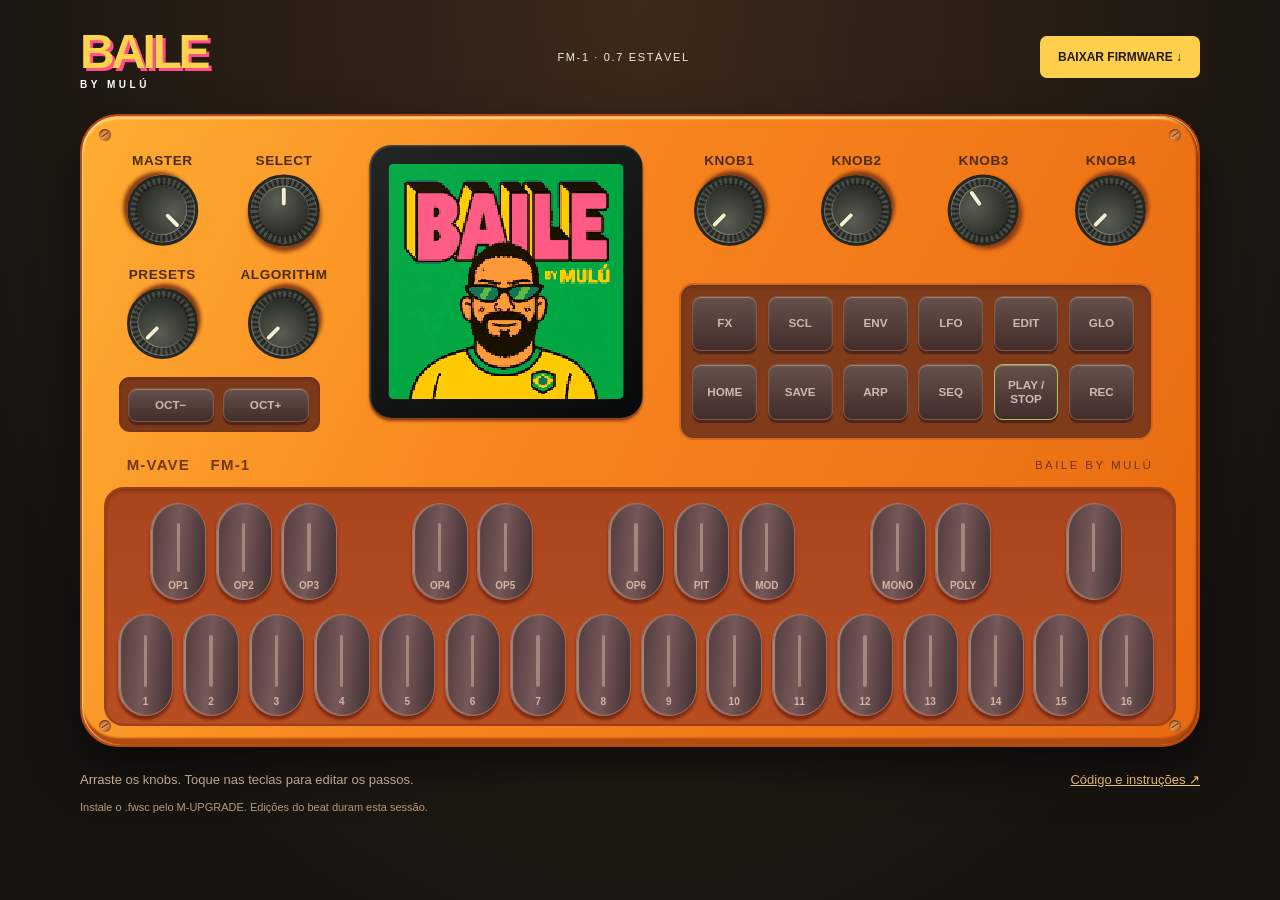
==== docs/index.html @ a17c84a7 "Adapt BAILE FM1 panel for landscape phones Show a portrait rotation prompt and fill the landscape vi" ====
<!doctype html>
<html lang="pt-BR">
<head>
<meta charset="utf-8">
<meta name="viewport" content="width=device-width,initial-scale=1,viewport-fit=cover">
<meta name="theme-color" content="#ef7919">
<meta name="description" content="BAILE para FM-1. Tamborzão, Voltmix e Beat Bolha. Toque no navegador e baixe o firmware.">
<title>BAILE by MULÚ · FM-1</title>
<link rel="stylesheet" href="baile.css?v=2">
<script src="baile.js?v=2" defer></script>
</head>
<body>
<header class="site-header"><h1>BAILE <small>BY MULÚ</small></h1><span>FM-1 · 0.7 ESTÁVEL</span><a class="download" href="https://github.com/arrastao/baile-fm1/releases/download/v0.7.0/BAILE-0.7-FM1.fwsc">BAIXAR FIRMWARE ↓</a></header>
<section class="rotate" aria-label="Orientação do telefone"><svg viewBox="0 0 100 100" aria-hidden="true"><rect x="33" y="14" width="34" height="68" rx="7"/><path d="M17 45a35 35 0 0 1 57-26m0-10v11H63M83 55a35 35 0 0 1-57 26m0 10V80h11"/></svg><h2>Vire o telefone</h2><p>Use o BAILE na horizontal.</p></section>
<main id="stage" class="stage">
<section id="device" class="device" aria-label="FM-1 com BAILE" aria-busy="true">
<div class="screw s1" aria-hidden="true"></div><div class="screw s2" aria-hidden="true"></div><div class="screw s3" aria-hidden="true"></div><div class="screw s4" aria-hidden="true"></div>
<div id="knobs"></div>
<div class="screen-bezel"><canvas id="lcd" width="240" height="240" role="img" aria-label="Tela do BAILE"></canvas><span class="glass" aria-hidden="true"></span></div>
<div class="button-tray" aria-hidden="true"></div><div class="octave-tray" aria-hidden="true"></div>
<div id="buttons"></div>
<div class="silkscreen" aria-hidden="true"><b>M-VAVE</b><span>FM-1</span><em>BAILE BY MULÚ</em></div>
<div class="keyboard-tray" aria-hidden="true"></div><div id="keys" aria-label="Teclado do FM-1"></div>
<div id="boot-status" class="boot-status" role="status">Carregando BAILE…</div>
</section>
</main>
<footer class="site-footer"><p>Arraste os knobs. Toque nas teclas para editar os passos.</p><a href="https://github.com/arrastao/baile-fm1">Código e instruções ↗</a></footer>
<p class="site-note">Instale o .fwsc pelo M-UPGRADE. Edições do beat duram esta sessão.</p>
<div id="announcer" class="sr-only" role="status" aria-live="polite"></div>
</body></html>
---- docs/baile.css ----
:root{font-family:Arial,Helvetica,sans-serif;color:#f7eadc;background:#171410;color-scheme:dark}*{box-sizing:border-box}body{margin:0;padding:24px;background:radial-gradient(ellipse at top,#3d291b,#171410 80%);min-height:100dvh}button{font:inherit;-webkit-tap-highlight-color:transparent}button:focus-visible,[role=slider]:focus-visible{outline:3px solid #00edf0;outline-offset:2px}.site-header,.site-footer,.site-note{max-width:1120px;margin:auto}.site-header{display:flex;align-items:center;justify-content:space-between;gap:16px;margin-bottom:24px}h1{font-size:48px;letter-spacing:-.07em;margin:0;color:#ffd24e;text-shadow:3px 3px #ff4e89}h1 small{display:block;font-size:10px;letter-spacing:.35em;color:#fff;text-shadow:none}.site-header>span{font-size:11px;letter-spacing:.15em}.download{color:#28190d;background:#ffd04c;border-radius:7px;font-size:12px;padding:14px 18px;text-decoration:none;font-weight:bold;white-space:nowrap}.stage{max-width:1120px;margin:auto}.device{position:relative;width:100%;aspect-ratio:1000/565;container-type:size;isolation:isolate;overflow:hidden;border-radius:3cqw;background:linear-gradient(115deg,#ffad32,#f7841e 42%,#e86910);border:2px solid #b8470b;box-shadow:inset 0 3px 2px #ffd586,inset 0 -7px 2px #b24b10,0 20px 45px #0008;--u:min(1cqw,1.77cqh);user-select:none;-webkit-user-select:none;touch-action:none}.device:after{content:'';pointer-events:none;position:absolute;inset:0;z-index:20;border-radius:inherit;box-shadow:inset 1px 0 1px #ffd799,inset -2px 0 2px #8d360d}.screw{position:absolute;width:1.1cqw;height:1.1cqw;border-radius:50%;background:linear-gradient(135deg,#be5a18,#ec9d56,#8b3b0e);box-shadow:inset 0 1px 2px #562b18}.screw:after{content:'';position:absolute;left:17%;right:17%;top:45%;height:1px;background:#71300c;transform:rotate(-35deg)}.s1{left:1.5%;top:2%}.s2{right:1.5%;top:2%}.s3{left:1.5%;bottom:2%}.s4{right:1.5%;bottom:2%}
.screen-bezel{position:absolute;left:38%;top:4.6%;transform:translateX(-50%);width:min(24.5cqw,43.4cqh);aspect-ratio:1;border-radius:8%;padding:1.7%;background:linear-gradient(145deg,#242626,#070909);box-shadow:0 3px 3px #8a3c12,inset 1px 1px 2px #555}.screen-bezel canvas{width:100%;height:100%;display:block;image-rendering:pixelated;background:#0b110a;border-radius:2%}.glass{position:absolute;inset:7%;background:linear-gradient(130deg,#ffffff09,transparent 60%);pointer-events:none}
.knob-control{position:absolute;transform:translate(-50%,-50%);width:9%;height:18%;display:flex;align-items:center;justify-content:center;touch-action:none;cursor:ns-resize;outline:none;border-radius:20%}.knob-label{position:absolute;top:0;font-size:calc(var(--u)*1.22);font-weight:800;color:#4c2c13;white-space:nowrap;letter-spacing:.04em}.knob{position:relative;width:min(6.4cqw,11.4cqh);aspect-ratio:1;border-radius:50%;background:repeating-conic-gradient(#242724 0deg 5deg,#4c4e45 5deg 10deg);border:calc(var(--u)*.3) solid #252820;box-shadow:1px 5px 4px #883b16,inset 0 1px 1px #888;transform:rotate(var(--angle,-135deg))}.knob:before{content:'';position:absolute;inset:12%;border-radius:50%;background:radial-gradient(circle at 38% 30%,#5b5e53,#252822 85%);box-shadow:0 1px 2px #111,inset 0 1px 1px #85897b}.knob:after{content:'';position:absolute;left:47%;top:15%;width:6%;height:27%;border-radius:2px;background:#f4f0d3;box-shadow:0 0 1px #000}.knob-control.held .knob{box-shadow:0 0 0 2px #ffcc6a,1px 3px 4px #873e17}.knob-value{position:absolute;bottom:0;font:700 calc(var(--u)*1.05) monospace;color:#38250f;opacity:0;white-space:nowrap;pointer-events:none}.knob-control.held .knob-value,.knob-control:focus-visible .knob-value{opacity:1}
.button-tray{position:absolute;left:53.5%;top:26.5%;width:42.5%;height:25%;border-radius:calc(var(--u)*1.3);background:#803b1b;box-shadow:inset 0 2px 4px #64321c;border:2px solid #d26520}.octave-tray{position:absolute;left:3.3%;top:41.5%;width:18%;height:8.8%;border-radius:calc(var(--u)*1);background:#7b3919;box-shadow:inset 0 2px 3px #6c2915}.panel-button{position:absolute;border:1px solid #805748;border-radius:calc(var(--u)*.8);background:linear-gradient(#66504b,#422d2b);color:#c9bbb0;font-size:calc(var(--u)*1.05);font-weight:bold;box-shadow:inset 0 1px 1px #a68575,0 3px 1px #4e2518;cursor:pointer;padding:0;touch-action:none;line-height:1.2}.panel-button.lit{background:linear-gradient(#ecb347,#c37822);color:#302414;box-shadow:0 0 10px #ffe08a,inset 0 1px #ffedb0}.panel-button.play-button{border-color:#a8c263}.panel-button.play-button.lit{background:linear-gradient(#a9dc65,#4f8d3a);box-shadow:0 0 12px #d5f597;color:#183215}.panel-button.held{filter:brightness(1.22);box-shadow:inset 0 2px 3px #34251c;transform:translateY(1px)}
.silkscreen{position:absolute;left:4%;right:4%;top:54%;display:flex;align-items:center;gap:2%;color:#6f3817;font-size:calc(var(--u)*1.35);letter-spacing:.08em}.silkscreen b{font-weight:900}.silkscreen span{font-weight:900}.silkscreen em{font-style:normal;margin-left:auto;font-size:calc(var(--u)*1.05);letter-spacing:.2em}.keyboard-tray{position:absolute;inset:59% 2% 3%;background:linear-gradient(#a9451d,#b74e21);border:2px solid #9b4018;border-radius:calc(var(--u)*1.8);box-shadow:inset 0 2px 3px #7b351c}.note-key{position:absolute;padding:0;border:0;background:transparent;border-radius:999px;touch-action:none;cursor:pointer;color:#cfb6a5}.key-cap{position:absolute;inset:0 7%;border-radius:999px;background:linear-gradient(95deg,#503b3c,#765858 47%,#402f32);border:1px solid #9e7164;box-shadow:inset 2px 0 1px #ad8273,0 4px 3px #7b2912;pointer-events:none}.key-cap:before{content:'';position:absolute;top:20%;bottom:28%;left:47%;width:6%;border-radius:5px;background:#c2a99a;opacity:.6}.key-caption{position:absolute;bottom:9%;left:0;right:0;font-size:calc(var(--u)*.9);text-align:center;pointer-events:none;font-weight:bold}.note-key.lit .key-cap{background:linear-gradient(95deg,#a45124,#ffb84c 47%,#a34a21);box-shadow:inset 2px 0 #ffe1a0,0 0 15px #ffd173,0 4px 3px #7b2912;border-color:#ffe4af}.note-key.lit .key-cap:before{background:#fff9d7;opacity:1;box-shadow:0 0 9px #fff9d7}.note-key.lit{color:#58330e}.note-key.held .key-cap{transform:translateY(1px);box-shadow:inset 0 2px 3px #301b12;filter:brightness(1.2)}
.boot-status{position:absolute;z-index:30;left:25%;right:25%;top:25%;text-align:center;color:white;background:#111e;padding:12px;border-radius:8px;font-size:14px}.boot-status[hidden]{display:none}.rotate{display:none}.site-footer{display:flex;justify-content:space-between;gap:15px;font-size:13px;margin-top:25px;color:#ddbea3}.site-footer p{margin:0}.site-footer a{color:#ffd07c}.site-note{font-size:11px;color:#b99a80;margin-top:14px}.sr-only{position:absolute;width:1px;height:1px;padding:0;margin:-1px;overflow:hidden;clip:rect(0,0,0,0);white-space:nowrap;border:0}
html.instrument-mode,html.instrument-mode body{width:100%;height:100%;overflow:hidden;overscroll-behavior:none;background:#171410;padding:0;margin:0}.instrument-mode .site-header,.instrument-mode .site-footer,.instrument-mode .site-note{display:none}.instrument-mode .stage{position:fixed;inset:0;max-width:none;padding:env(safe-area-inset-top) env(safe-area-inset-right) env(safe-area-inset-bottom) env(safe-area-inset-left);width:100%;height:100dvh;display:flex;align-items:center;justify-content:center}.instrument-mode .device{height:100%;width:100%;aspect-ratio:auto;border-radius:14px;box-shadow:inset 0 2px 1px #ffdd94,inset 0 -5px 1px #b05213}.instrument-mode .screen-bezel{padding:1.1%}.instrument-mode .screen-bezel canvas{image-rendering:auto}.portrait-mode .stage{visibility:hidden;pointer-events:none}.portrait-mode .rotate{position:fixed;inset:0;z-index:50;display:flex;flex-direction:column;align-items:center;justify-content:center;padding:30px;text-align:center;background:#201910}.rotate svg{width:86px;height:86px;fill:none;stroke:#ffaf36;stroke-width:3}.rotate h2{font-size:25px;margin:22px 0 8px}.rotate p{font-size:15px;color:#cdb69f;margin:0}@media(prefers-reduced-motion:reduce){*{scroll-behavior:auto}}@media(max-width:600px){.site-header{flex-wrap:wrap}.site-header>span{display:none}}
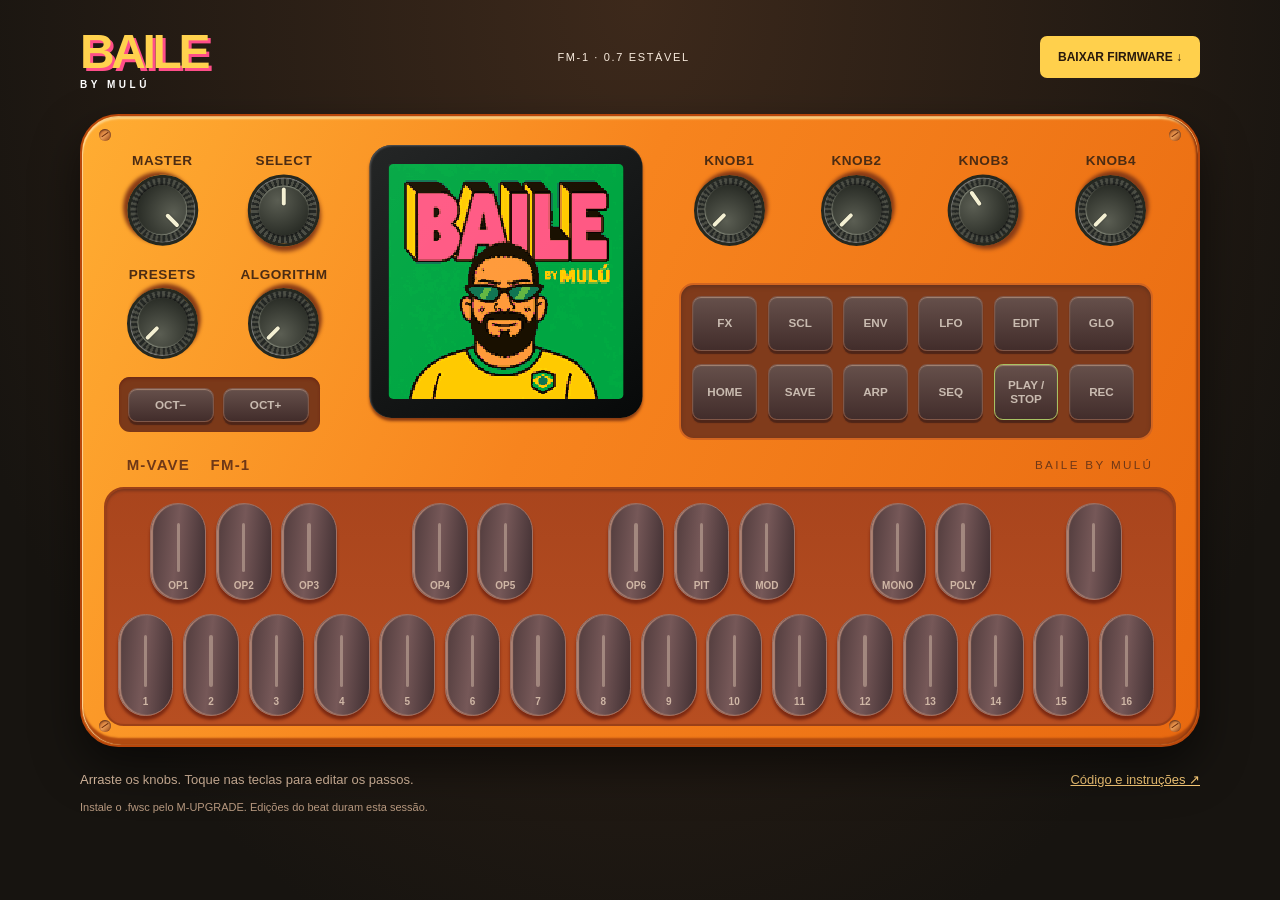
==== commit d62ce588: "Add portrait download and fullscreen buttons Expose the stable firmware download in portrait and req" ====
--- a/docs/index.html
+++ b/docs/index.html
@@ -6,12 +6,19 @@
 <meta name="theme-color" content="#ef7919">
 <meta name="description" content="BAILE para FM-1. Tamborzão, Voltmix e Beat Bolha. Toque no navegador e baixe o firmware.">
 <title>BAILE by MULÚ · FM-1</title>
-<link rel="stylesheet" href="baile.css?v=2">
-<script src="baile.js?v=2" defer></script>
+<link rel="stylesheet" href="baile.css?v=3">
+<script src="baile.js?v=3" defer></script>
 </head>
 <body>
 <header class="site-header"><h1>BAILE <small>BY MULÚ</small></h1><span>FM-1 · 0.7 ESTÁVEL</span><a class="download" href="https://github.com/arrastao/baile-fm1/releases/download/v0.7.0/BAILE-0.7-FM1.fwsc">BAIXAR FIRMWARE ↓</a></header>
-<section class="rotate" aria-label="Orientação do telefone"><svg viewBox="0 0 100 100" aria-hidden="true"><rect x="33" y="14" width="34" height="68" rx="7"/><path d="M17 45a35 35 0 0 1 57-26m0-10v11H63M83 55a35 35 0 0 1-57 26m0 10V80h11"/></svg><h2>Vire o telefone</h2><p>Use o BAILE na horizontal.</p></section>
+<section class="rotate" aria-label="Orientação do telefone">
+<svg viewBox="0 0 100 100" aria-hidden="true"><rect x="33" y="14" width="34" height="68" rx="7"/><path d="M17 45a35 35 0 0 1 57-26m0-10v11H63M83 55a35 35 0 0 1-57 26m0 10V80h11"/></svg>
+<h2>Vire o telefone</h2><p id="rotate-hint" role="status">Use o BAILE na horizontal.</p>
+<div class="rotate-actions">
+<button id="open-fullscreen" type="button">Abrir em tela cheia</button>
+<a class="download" href="https://github.com/arrastao/baile-fm1/releases/download/v0.7.0/BAILE-0.7-FM1.fwsc">Baixar firmware ↓</a>
+</div>
+</section>
 <main id="stage" class="stage">
 <section id="device" class="device" aria-label="FM-1 com BAILE" aria-busy="true">
 <div class="screw s1" aria-hidden="true"></div><div class="screw s2" aria-hidden="true"></div><div class="screw s3" aria-hidden="true"></div><div class="screw s4" aria-hidden="true"></div>
--- a/docs/baile.css
+++ b/docs/baile.css
@@ -5,3 +5,4 @@
 .silkscreen{position:absolute;left:4%;right:4%;top:54%;display:flex;align-items:center;gap:2%;color:#6f3817;font-size:calc(var(--u)*1.35);letter-spacing:.08em}.silkscreen b{font-weight:900}.silkscreen span{font-weight:900}.silkscreen em{font-style:normal;margin-left:auto;font-size:calc(var(--u)*1.05);letter-spacing:.2em}.keyboard-tray{position:absolute;inset:59% 2% 3%;background:linear-gradient(#a9451d,#b74e21);border:2px solid #9b4018;border-radius:calc(var(--u)*1.8);box-shadow:inset 0 2px 3px #7b351c}.note-key{position:absolute;padding:0;border:0;background:transparent;border-radius:999px;touch-action:none;cursor:pointer;color:#cfb6a5}.key-cap{position:absolute;inset:0 7%;border-radius:999px;background:linear-gradient(95deg,#503b3c,#765858 47%,#402f32);border:1px solid #9e7164;box-shadow:inset 2px 0 1px #ad8273,0 4px 3px #7b2912;pointer-events:none}.key-cap:before{content:'';position:absolute;top:20%;bottom:28%;left:47%;width:6%;border-radius:5px;background:#c2a99a;opacity:.6}.key-caption{position:absolute;bottom:9%;left:0;right:0;font-size:calc(var(--u)*.9);text-align:center;pointer-events:none;font-weight:bold}.note-key.lit .key-cap{background:linear-gradient(95deg,#a45124,#ffb84c 47%,#a34a21);box-shadow:inset 2px 0 #ffe1a0,0 0 15px #ffd173,0 4px 3px #7b2912;border-color:#ffe4af}.note-key.lit .key-cap:before{background:#fff9d7;opacity:1;box-shadow:0 0 9px #fff9d7}.note-key.lit{color:#58330e}.note-key.held .key-cap{transform:translateY(1px);box-shadow:inset 0 2px 3px #301b12;filter:brightness(1.2)}
 .boot-status{position:absolute;z-index:30;left:25%;right:25%;top:25%;text-align:center;color:white;background:#111e;padding:12px;border-radius:8px;font-size:14px}.boot-status[hidden]{display:none}.rotate{display:none}.site-footer{display:flex;justify-content:space-between;gap:15px;font-size:13px;margin-top:25px;color:#ddbea3}.site-footer p{margin:0}.site-footer a{color:#ffd07c}.site-note{font-size:11px;color:#b99a80;margin-top:14px}.sr-only{position:absolute;width:1px;height:1px;padding:0;margin:-1px;overflow:hidden;clip:rect(0,0,0,0);white-space:nowrap;border:0}
 html.instrument-mode,html.instrument-mode body{width:100%;height:100%;overflow:hidden;overscroll-behavior:none;background:#171410;padding:0;margin:0}.instrument-mode .site-header,.instrument-mode .site-footer,.instrument-mode .site-note{display:none}.instrument-mode .stage{position:fixed;inset:0;max-width:none;padding:env(safe-area-inset-top) env(safe-area-inset-right) env(safe-area-inset-bottom) env(safe-area-inset-left);width:100%;height:100dvh;display:flex;align-items:center;justify-content:center}.instrument-mode .device{height:100%;width:100%;aspect-ratio:auto;border-radius:14px;box-shadow:inset 0 2px 1px #ffdd94,inset 0 -5px 1px #b05213}.instrument-mode .screen-bezel{padding:1.1%}.instrument-mode .screen-bezel canvas{image-rendering:auto}.portrait-mode .stage{visibility:hidden;pointer-events:none}.portrait-mode .rotate{position:fixed;inset:0;z-index:50;display:flex;flex-direction:column;align-items:center;justify-content:center;padding:30px;text-align:center;background:#201910}.rotate svg{width:86px;height:86px;fill:none;stroke:#ffaf36;stroke-width:3}.rotate h2{font-size:25px;margin:22px 0 8px}.rotate p{font-size:15px;color:#cdb69f;margin:0}@media(prefers-reduced-motion:reduce){*{scroll-behavior:auto}}@media(max-width:600px){.site-header{flex-wrap:wrap}.site-header>span{display:none}}
+.rotate-actions{display:grid;gap:12px;width:min(100%,280px);margin-top:26px}.rotate-actions button,.rotate-actions .download{display:flex;align-items:center;justify-content:center;min-height:48px;padding:14px 18px;border-radius:9px;font-size:15px;font-weight:700;text-decoration:none}.rotate-actions button{border:1px solid #ffc16a;background:#ffaf36;color:#28190d;cursor:pointer}.rotate-actions button:disabled{opacity:.65;cursor:wait}.rotate-actions .download{border:1px solid #775533;background:transparent;color:#ffd07c}.rotate-actions a:focus-visible{outline:3px solid #00edf0;outline-offset:3px}.rotate p{max-width:290px;line-height:1.5}.portrait-mode .rotate{overflow-y:auto;padding:max(24px,env(safe-area-inset-top)) max(24px,env(safe-area-inset-right)) max(24px,env(safe-area-inset-bottom)) max(24px,env(safe-area-inset-left))}.rotate svg{flex-shrink:0}
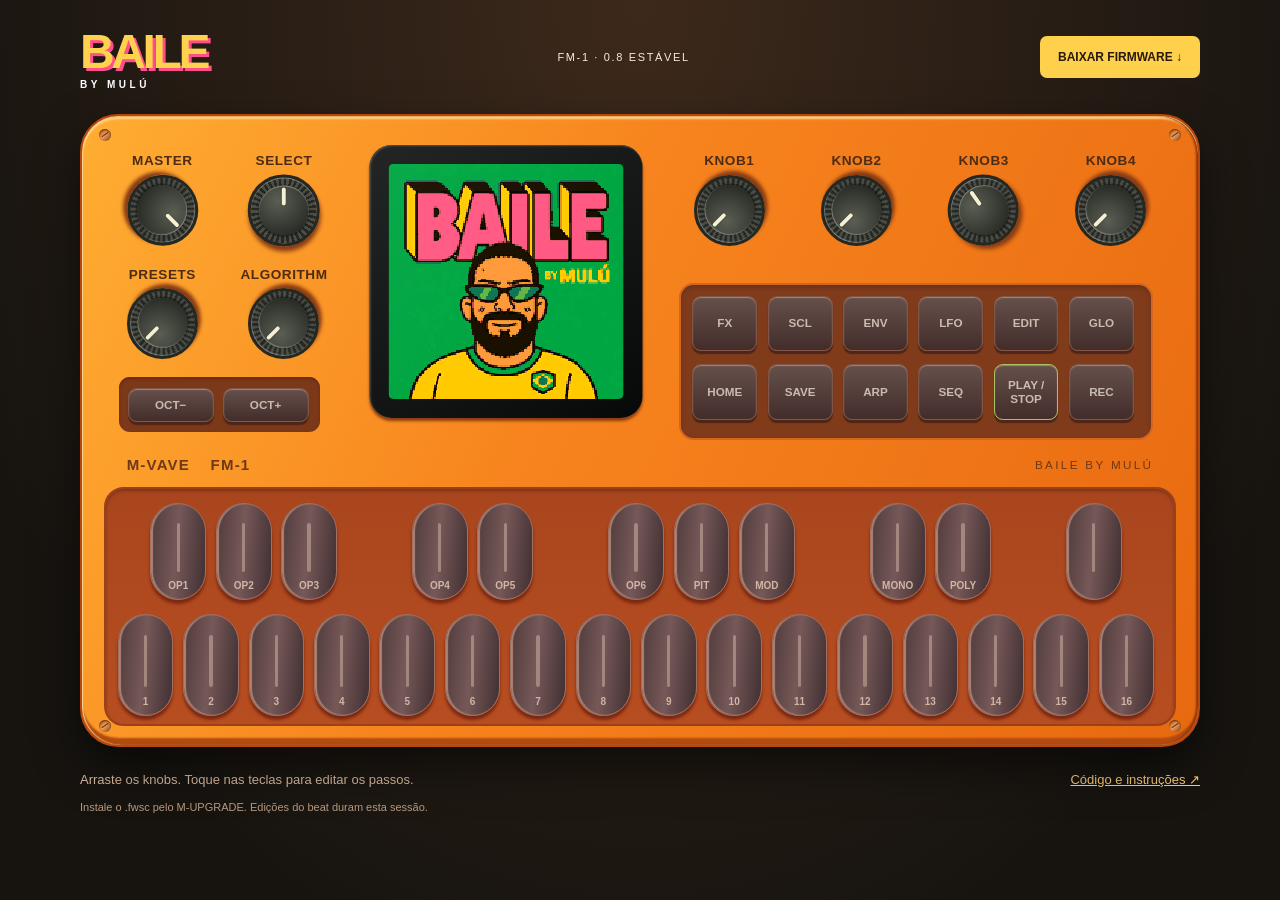
==== commit 6e0f3a4b: "Update GitHub Pages simulator to BAILE 0.8 - Rebuild baile.wasm from the 0.8 sources (autoplay, dela" ====
--- a/docs/index.html
+++ b/docs/index.html
@@ -6,17 +6,17 @@
 <meta name="theme-color" content="#ef7919">
 <meta name="description" content="BAILE para FM-1. Tamborzão, Voltmix e Beat Bolha. Toque no navegador e baixe o firmware.">
 <title>BAILE by MULÚ · FM-1</title>
-<link rel="stylesheet" href="baile.css?v=3">
-<script src="baile.js?v=3" defer></script>
+<link rel="stylesheet" href="baile.css?v=4">
+<script src="baile.js?v=4" defer></script>
 </head>
 <body>
-<header class="site-header"><h1>BAILE <small>BY MULÚ</small></h1><span>FM-1 · 0.7 ESTÁVEL</span><a class="download" href="https://github.com/arrastao/baile-fm1/releases/download/v0.7.0/BAILE-0.7-FM1.fwsc">BAIXAR FIRMWARE ↓</a></header>
+<header class="site-header"><h1>BAILE <small>BY MULÚ</small></h1><span>FM-1 · 0.8 ESTÁVEL</span><a class="download" href="https://github.com/arrastao/baile-fm1/raw/main/firmware/BAILE-0.8-FM1.fwsc">BAIXAR FIRMWARE ↓</a></header>
 <section class="rotate" aria-label="Orientação do telefone">
 <svg viewBox="0 0 100 100" aria-hidden="true"><rect x="33" y="14" width="34" height="68" rx="7"/><path d="M17 45a35 35 0 0 1 57-26m0-10v11H63M83 55a35 35 0 0 1-57 26m0 10V80h11"/></svg>
 <h2>Vire o telefone</h2><p id="rotate-hint" role="status">Use o BAILE na horizontal.</p>
 <div class="rotate-actions">
 <button id="open-fullscreen" type="button">Abrir em tela cheia</button>
-<a class="download" href="https://github.com/arrastao/baile-fm1/releases/download/v0.7.0/BAILE-0.7-FM1.fwsc">Baixar firmware ↓</a>
+<a class="download" href="https://github.com/arrastao/baile-fm1/raw/main/firmware/BAILE-0.8-FM1.fwsc">Baixar firmware ↓</a>
 </div>
 </section>
 <main id="stage" class="stage">
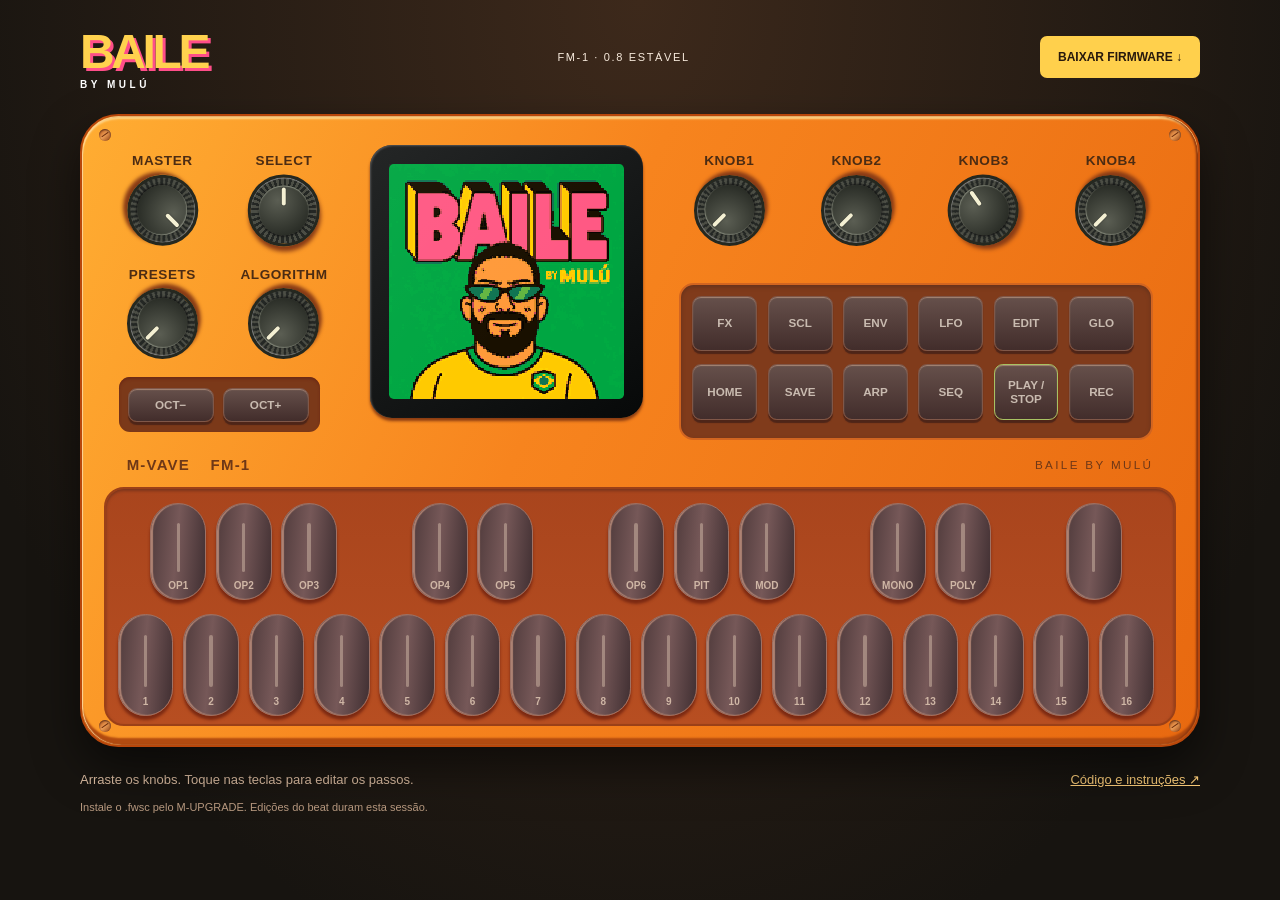
==== commit f28f9109: "Site: animated portrait/landscape layouts, no rotate screen - Phones: portrait layout (knobs + LCD, " ====
--- a/docs/index.html
+++ b/docs/index.html
@@ -6,19 +6,11 @@
 <meta name="theme-color" content="#ef7919">
 <meta name="description" content="BAILE para FM-1. Tamborzão, Voltmix e Beat Bolha. Toque no navegador e baixe o firmware.">
 <title>BAILE by MULÚ · FM-1</title>
-<link rel="stylesheet" href="baile.css?v=4">
-<script src="baile.js?v=4" defer></script>
+<link rel="stylesheet" href="baile.css?v=6">
+<script src="baile.js?v=7" defer></script>
 </head>
 <body>
 <header class="site-header"><h1>BAILE <small>BY MULÚ</small></h1><span>FM-1 · 0.8 ESTÁVEL</span><a class="download" href="https://github.com/arrastao/baile-fm1/raw/main/firmware/BAILE-0.8-FM1.fwsc">BAIXAR FIRMWARE ↓</a></header>
-<section class="rotate" aria-label="Orientação do telefone">
-<svg viewBox="0 0 100 100" aria-hidden="true"><rect x="33" y="14" width="34" height="68" rx="7"/><path d="M17 45a35 35 0 0 1 57-26m0-10v11H63M83 55a35 35 0 0 1-57 26m0 10V80h11"/></svg>
-<h2>Vire o telefone</h2><p id="rotate-hint" role="status">Use o BAILE na horizontal.</p>
-<div class="rotate-actions">
-<button id="open-fullscreen" type="button">Abrir em tela cheia</button>
-<a class="download" href="https://github.com/arrastao/baile-fm1/raw/main/firmware/BAILE-0.8-FM1.fwsc">Baixar firmware ↓</a>
-</div>
-</section>
 <main id="stage" class="stage">
 <section id="device" class="device" aria-label="FM-1 com BAILE" aria-busy="true">
 <div class="screw s1" aria-hidden="true"></div><div class="screw s2" aria-hidden="true"></div><div class="screw s3" aria-hidden="true"></div><div class="screw s4" aria-hidden="true"></div>
--- a/docs/baile.css
+++ b/docs/baile.css
@@ -1,8 +1,32 @@
-:root{font-family:Arial,Helvetica,sans-serif;color:#f7eadc;background:#171410;color-scheme:dark}*{box-sizing:border-box}body{margin:0;padding:24px;background:radial-gradient(ellipse at top,#3d291b,#171410 80%);min-height:100dvh}button{font:inherit;-webkit-tap-highlight-color:transparent}button:focus-visible,[role=slider]:focus-visible{outline:3px solid #00edf0;outline-offset:2px}.site-header,.site-footer,.site-note{max-width:1120px;margin:auto}.site-header{display:flex;align-items:center;justify-content:space-between;gap:16px;margin-bottom:24px}h1{font-size:48px;letter-spacing:-.07em;margin:0;color:#ffd24e;text-shadow:3px 3px #ff4e89}h1 small{display:block;font-size:10px;letter-spacing:.35em;color:#fff;text-shadow:none}.site-header>span{font-size:11px;letter-spacing:.15em}.download{color:#28190d;background:#ffd04c;border-radius:7px;font-size:12px;padding:14px 18px;text-decoration:none;font-weight:bold;white-space:nowrap}.stage{max-width:1120px;margin:auto}.device{position:relative;width:100%;aspect-ratio:1000/565;container-type:size;isolation:isolate;overflow:hidden;border-radius:3cqw;background:linear-gradient(115deg,#ffad32,#f7841e 42%,#e86910);border:2px solid #b8470b;box-shadow:inset 0 3px 2px #ffd586,inset 0 -7px 2px #b24b10,0 20px 45px #0008;--u:min(1cqw,1.77cqh);user-select:none;-webkit-user-select:none;touch-action:none}.device:after{content:'';pointer-events:none;position:absolute;inset:0;z-index:20;border-radius:inherit;box-shadow:inset 1px 0 1px #ffd799,inset -2px 0 2px #8d360d}.screw{position:absolute;width:1.1cqw;height:1.1cqw;border-radius:50%;background:linear-gradient(135deg,#be5a18,#ec9d56,#8b3b0e);box-shadow:inset 0 1px 2px #562b18}.screw:after{content:'';position:absolute;left:17%;right:17%;top:45%;height:1px;background:#71300c;transform:rotate(-35deg)}.s1{left:1.5%;top:2%}.s2{right:1.5%;top:2%}.s3{left:1.5%;bottom:2%}.s4{right:1.5%;bottom:2%}
-.screen-bezel{position:absolute;left:38%;top:4.6%;transform:translateX(-50%);width:min(24.5cqw,43.4cqh);aspect-ratio:1;border-radius:8%;padding:1.7%;background:linear-gradient(145deg,#242626,#070909);box-shadow:0 3px 3px #8a3c12,inset 1px 1px 2px #555}.screen-bezel canvas{width:100%;height:100%;display:block;image-rendering:pixelated;background:#0b110a;border-radius:2%}.glass{position:absolute;inset:7%;background:linear-gradient(130deg,#ffffff09,transparent 60%);pointer-events:none}
-.knob-control{position:absolute;transform:translate(-50%,-50%);width:9%;height:18%;display:flex;align-items:center;justify-content:center;touch-action:none;cursor:ns-resize;outline:none;border-radius:20%}.knob-label{position:absolute;top:0;font-size:calc(var(--u)*1.22);font-weight:800;color:#4c2c13;white-space:nowrap;letter-spacing:.04em}.knob{position:relative;width:min(6.4cqw,11.4cqh);aspect-ratio:1;border-radius:50%;background:repeating-conic-gradient(#242724 0deg 5deg,#4c4e45 5deg 10deg);border:calc(var(--u)*.3) solid #252820;box-shadow:1px 5px 4px #883b16,inset 0 1px 1px #888;transform:rotate(var(--angle,-135deg))}.knob:before{content:'';position:absolute;inset:12%;border-radius:50%;background:radial-gradient(circle at 38% 30%,#5b5e53,#252822 85%);box-shadow:0 1px 2px #111,inset 0 1px 1px #85897b}.knob:after{content:'';position:absolute;left:47%;top:15%;width:6%;height:27%;border-radius:2px;background:#f4f0d3;box-shadow:0 0 1px #000}.knob-control.held .knob{box-shadow:0 0 0 2px #ffcc6a,1px 3px 4px #873e17}.knob-value{position:absolute;bottom:0;font:700 calc(var(--u)*1.05) monospace;color:#38250f;opacity:0;white-space:nowrap;pointer-events:none}.knob-control.held .knob-value,.knob-control:focus-visible .knob-value{opacity:1}
-.button-tray{position:absolute;left:53.5%;top:26.5%;width:42.5%;height:25%;border-radius:calc(var(--u)*1.3);background:#803b1b;box-shadow:inset 0 2px 4px #64321c;border:2px solid #d26520}.octave-tray{position:absolute;left:3.3%;top:41.5%;width:18%;height:8.8%;border-radius:calc(var(--u)*1);background:#7b3919;box-shadow:inset 0 2px 3px #6c2915}.panel-button{position:absolute;border:1px solid #805748;border-radius:calc(var(--u)*.8);background:linear-gradient(#66504b,#422d2b);color:#c9bbb0;font-size:calc(var(--u)*1.05);font-weight:bold;box-shadow:inset 0 1px 1px #a68575,0 3px 1px #4e2518;cursor:pointer;padding:0;touch-action:none;line-height:1.2}.panel-button.lit{background:linear-gradient(#ecb347,#c37822);color:#302414;box-shadow:0 0 10px #ffe08a,inset 0 1px #ffedb0}.panel-button.play-button{border-color:#a8c263}.panel-button.play-button.lit{background:linear-gradient(#a9dc65,#4f8d3a);box-shadow:0 0 12px #d5f597;color:#183215}.panel-button.held{filter:brightness(1.22);box-shadow:inset 0 2px 3px #34251c;transform:translateY(1px)}
-.silkscreen{position:absolute;left:4%;right:4%;top:54%;display:flex;align-items:center;gap:2%;color:#6f3817;font-size:calc(var(--u)*1.35);letter-spacing:.08em}.silkscreen b{font-weight:900}.silkscreen span{font-weight:900}.silkscreen em{font-style:normal;margin-left:auto;font-size:calc(var(--u)*1.05);letter-spacing:.2em}.keyboard-tray{position:absolute;inset:59% 2% 3%;background:linear-gradient(#a9451d,#b74e21);border:2px solid #9b4018;border-radius:calc(var(--u)*1.8);box-shadow:inset 0 2px 3px #7b351c}.note-key{position:absolute;padding:0;border:0;background:transparent;border-radius:999px;touch-action:none;cursor:pointer;color:#cfb6a5}.key-cap{position:absolute;inset:0 7%;border-radius:999px;background:linear-gradient(95deg,#503b3c,#765858 47%,#402f32);border:1px solid #9e7164;box-shadow:inset 2px 0 1px #ad8273,0 4px 3px #7b2912;pointer-events:none}.key-cap:before{content:'';position:absolute;top:20%;bottom:28%;left:47%;width:6%;border-radius:5px;background:#c2a99a;opacity:.6}.key-caption{position:absolute;bottom:9%;left:0;right:0;font-size:calc(var(--u)*.9);text-align:center;pointer-events:none;font-weight:bold}.note-key.lit .key-cap{background:linear-gradient(95deg,#a45124,#ffb84c 47%,#a34a21);box-shadow:inset 2px 0 #ffe1a0,0 0 15px #ffd173,0 4px 3px #7b2912;border-color:#ffe4af}.note-key.lit .key-cap:before{background:#fff9d7;opacity:1;box-shadow:0 0 9px #fff9d7}.note-key.lit{color:#58330e}.note-key.held .key-cap{transform:translateY(1px);box-shadow:inset 0 2px 3px #301b12;filter:brightness(1.2)}
-.boot-status{position:absolute;z-index:30;left:25%;right:25%;top:25%;text-align:center;color:white;background:#111e;padding:12px;border-radius:8px;font-size:14px}.boot-status[hidden]{display:none}.rotate{display:none}.site-footer{display:flex;justify-content:space-between;gap:15px;font-size:13px;margin-top:25px;color:#ddbea3}.site-footer p{margin:0}.site-footer a{color:#ffd07c}.site-note{font-size:11px;color:#b99a80;margin-top:14px}.sr-only{position:absolute;width:1px;height:1px;padding:0;margin:-1px;overflow:hidden;clip:rect(0,0,0,0);white-space:nowrap;border:0}
-html.instrument-mode,html.instrument-mode body{width:100%;height:100%;overflow:hidden;overscroll-behavior:none;background:#171410;padding:0;margin:0}.instrument-mode .site-header,.instrument-mode .site-footer,.instrument-mode .site-note{display:none}.instrument-mode .stage{position:fixed;inset:0;max-width:none;padding:env(safe-area-inset-top) env(safe-area-inset-right) env(safe-area-inset-bottom) env(safe-area-inset-left);width:100%;height:100dvh;display:flex;align-items:center;justify-content:center}.instrument-mode .device{height:100%;width:100%;aspect-ratio:auto;border-radius:14px;box-shadow:inset 0 2px 1px #ffdd94,inset 0 -5px 1px #b05213}.instrument-mode .screen-bezel{padding:1.1%}.instrument-mode .screen-bezel canvas{image-rendering:auto}.portrait-mode .stage{visibility:hidden;pointer-events:none}.portrait-mode .rotate{position:fixed;inset:0;z-index:50;display:flex;flex-direction:column;align-items:center;justify-content:center;padding:30px;text-align:center;background:#201910}.rotate svg{width:86px;height:86px;fill:none;stroke:#ffaf36;stroke-width:3}.rotate h2{font-size:25px;margin:22px 0 8px}.rotate p{font-size:15px;color:#cdb69f;margin:0}@media(prefers-reduced-motion:reduce){*{scroll-behavior:auto}}@media(max-width:600px){.site-header{flex-wrap:wrap}.site-header>span{display:none}}
-.rotate-actions{display:grid;gap:12px;width:min(100%,280px);margin-top:26px}.rotate-actions button,.rotate-actions .download{display:flex;align-items:center;justify-content:center;min-height:48px;padding:14px 18px;border-radius:9px;font-size:15px;font-weight:700;text-decoration:none}.rotate-actions button{border:1px solid #ffc16a;background:#ffaf36;color:#28190d;cursor:pointer}.rotate-actions button:disabled{opacity:.65;cursor:wait}.rotate-actions .download{border:1px solid #775533;background:transparent;color:#ffd07c}.rotate-actions a:focus-visible{outline:3px solid #00edf0;outline-offset:3px}.rotate p{max-width:290px;line-height:1.5}.portrait-mode .rotate{overflow-y:auto;padding:max(24px,env(safe-area-inset-top)) max(24px,env(safe-area-inset-right)) max(24px,env(safe-area-inset-bottom)) max(24px,env(safe-area-inset-left))}.rotate svg{flex-shrink:0}
+:root{font-family:Arial,Helvetica,sans-serif;color:#f7eadc;background:#171410;color-scheme:dark}*{box-sizing:border-box}body{margin:0;padding:24px;background:radial-gradient(ellipse at top,#3d291b,#171410 80%);min-height:100dvh}button{font:inherit;-webkit-tap-highlight-color:transparent}button:focus-visible,[role=slider]:focus-visible{outline:3px solid #00edf0;outline-offset:2px}.site-header,.site-footer,.site-note{max-width:1120px;margin:auto}.site-header{display:flex;align-items:center;justify-content:space-between;gap:16px;margin-bottom:24px}h1{font-size:48px;letter-spacing:-.07em;margin:0;color:#ffd24e;text-shadow:3px 3px #ff4e89}h1 small{display:block;font-size:10px;letter-spacing:.35em;color:#fff;text-shadow:none}.site-header>span{font-size:11px;letter-spacing:.15em}.download{color:#28190d;background:#ffd04c;border-radius:7px;font-size:12px;padding:14px 18px;text-decoration:none;font-weight:bold;white-space:nowrap}.stage{max-width:1120px;margin:auto}.device{position:relative;width:100%;aspect-ratio:1000/565;container-type:size;isolation:isolate;overflow:hidden;border-radius:3cqw;background:linear-gradient(115deg,#ffad32,#f7841e 42%,#e86910);border:2px solid #b8470b;box-shadow:inset 0 3px 2px #ffd586,inset 0 -7px 2px #b24b10,0 20px 45px #0008;--u:min(1cqw,1.77cqh);--bx:38%;--bt:4.6%;--bw:min(24.5cqw,43.4cqh);--ksz:min(6.4cqw,11.4cqh);user-select:none;-webkit-user-select:none;touch-action:none}.device:after{content:'';pointer-events:none;position:absolute;inset:0;z-index:20;border-radius:inherit;box-shadow:inset 1px 0 1px #ffd799,inset -2px 0 2px #8d360d}.screw{position:absolute;width:1.1cqw;height:1.1cqw;border-radius:50%;background:linear-gradient(135deg,#be5a18,#ec9d56,#8b3b0e);box-shadow:inset 0 1px 2px #562b18}.screw:after{content:'';position:absolute;left:17%;right:17%;top:45%;height:1px;background:#71300c;transform:rotate(-35deg)}.s1{left:1.5%;top:2%}.s2{right:1.5%;top:2%}.s3{left:1.5%;bottom:2%}.s4{right:1.5%;bottom:2%}
+.screen-bezel{position:absolute;left:calc(var(--bx) - var(--bw)/2);top:var(--bt);width:var(--bw);aspect-ratio:1;border-radius:8%;padding:1.7%;background:linear-gradient(145deg,#242626,#070909);box-shadow:0 3px 3px #8a3c12,inset 1px 1px 2px #555}.screen-bezel canvas{width:100%;height:100%;display:block;image-rendering:pixelated;background:#0b110a;border-radius:2%}.glass{position:absolute;inset:7%;background:linear-gradient(130deg,#ffffff09,transparent 60%);pointer-events:none}
+.knob-control{position:absolute;transform:translate(-50%,-50%);left:var(--l);top:var(--t);width:var(--w);height:var(--h);--w:9%;--h:18%;display:flex;align-items:center;justify-content:center;touch-action:none;cursor:ns-resize;outline:none;border-radius:20%}.knob-label{position:absolute;top:0;font-size:calc(var(--u)*1.22);font-weight:800;color:#4c2c13;white-space:nowrap;letter-spacing:.04em}.knob{position:relative;width:var(--ksz);aspect-ratio:1;border-radius:50%;background:repeating-conic-gradient(#242724 0deg 5deg,#4c4e45 5deg 10deg);border:calc(var(--u)*.3) solid #252820;box-shadow:1px 5px 4px #883b16,inset 0 1px 1px #888;transform:rotate(var(--angle,-135deg))}.knob:before{content:'';position:absolute;inset:12%;border-radius:50%;background:radial-gradient(circle at 38% 30%,#5b5e53,#252822 85%);box-shadow:0 1px 2px #111,inset 0 1px 1px #85897b}.knob:after{content:'';position:absolute;left:47%;top:15%;width:6%;height:27%;border-radius:2px;background:#f4f0d3;box-shadow:0 0 1px #000}.knob-control.held .knob{box-shadow:0 0 0 2px #ffcc6a,1px 3px 4px #873e17}.knob-value{position:absolute;bottom:0;font:700 calc(var(--u)*1.05) monospace;color:#38250f;opacity:0;white-space:nowrap;pointer-events:none}.knob-control.held .knob-value,.knob-control:focus-visible .knob-value{opacity:1}
+.button-tray{position:absolute;--l:53.5%;--t:26.5%;--w:42.5%;--h:25%;--pl:5.9%;--pt:45.7%;--pw:88.4%;--ph:13.8%;left:var(--l);top:var(--t);width:var(--w);height:var(--h);border-radius:calc(var(--u)*1.3);background:#803b1b;box-shadow:inset 0 2px 4px #64321c;border:2px solid #d26520}.octave-tray{position:absolute;--l:3.3%;--t:41.5%;--w:18%;--h:8.8%;--pl:4.1%;--pt:26.1%;--pw:37.8%;--ph:6.5%;left:var(--l);top:var(--t);width:var(--w);height:var(--h);border-radius:calc(var(--u)*1);background:#7b3919;box-shadow:inset 0 2px 3px #6c2915}.panel-button{position:absolute;border:1px solid #805748;border-radius:calc(var(--u)*.8);background:linear-gradient(#66504b,#422d2b);color:#c9bbb0;font-size:calc(var(--u)*1.05);font-weight:bold;box-shadow:inset 0 1px 1px #a68575,0 3px 1px #4e2518;cursor:pointer;padding:0;touch-action:none;line-height:1.2}.panel-button.lit{background:linear-gradient(#ecb347,#c37822);color:#302414;box-shadow:0 0 10px #ffe08a,inset 0 1px #ffedb0}.panel-button.play-button{border-color:#a8c263}.panel-button.play-button.lit{background:linear-gradient(#a9dc65,#4f8d3a);box-shadow:0 0 12px #d5f597;color:#183215}.panel-button.held{filter:brightness(1.22);box-shadow:inset 0 2px 3px #34251c;transform:translateY(1px)}
+.silkscreen{position:absolute;left:4%;right:4%;top:54%;display:flex;align-items:center;gap:2%;color:#6f3817;font-size:calc(var(--u)*1.35);letter-spacing:.08em}.silkscreen b{font-weight:900}.silkscreen span{font-weight:900}.silkscreen em{font-style:normal;margin-left:auto;font-size:calc(var(--u)*1.05);letter-spacing:.2em}.keyboard-tray{position:absolute;--l:2%;--t:59%;--w:96%;--h:38%;--pl:4.1%;--pt:62.2%;--pw:91.7%;--ph:34.5%;left:var(--l);top:var(--t);width:var(--w);height:var(--h);background:linear-gradient(#a9451d,#b74e21);border:2px solid #9b4018;border-radius:calc(var(--u)*1.8);box-shadow:inset 0 2px 3px #7b351c}.note-key{position:absolute;padding:0;border:0;background:transparent;border-radius:999px;touch-action:none;cursor:pointer;color:#cfb6a5}.key-cap{position:absolute;inset:0 7%;border-radius:999px;background:linear-gradient(95deg,#503b3c,#765858 47%,#402f32);border:1px solid #9e7164;box-shadow:inset 2px 0 1px #ad8273,0 4px 3px #7b2912;pointer-events:none}.key-cap:before{content:'';position:absolute;top:20%;bottom:28%;left:47%;width:6%;border-radius:5px;background:#c2a99a;opacity:.6}.key-caption{position:absolute;bottom:9%;left:0;right:0;font-size:calc(var(--u)*.9);text-align:center;pointer-events:none;font-weight:bold}.note-key.lit .key-cap{background:linear-gradient(95deg,#a45124,#ffb84c 47%,#a34a21);box-shadow:inset 2px 0 #ffe1a0,0 0 15px #ffd173,0 4px 3px #7b2912;border-color:#ffe4af}.note-key.lit .key-cap:before{background:#fff9d7;opacity:1;box-shadow:0 0 9px #fff9d7}.note-key.lit{color:#58330e}.note-key.held .key-cap{transform:translateY(1px);box-shadow:inset 0 2px 3px #301b12;filter:brightness(1.2)}
+.boot-status{position:absolute;z-index:30;left:25%;right:25%;top:25%;text-align:center;color:white;background:#111e;padding:12px;border-radius:8px;font-size:14px}.boot-status[hidden]{display:none}.site-footer{display:flex;justify-content:space-between;gap:15px;font-size:13px;margin-top:25px;color:#ddbea3}.site-footer p{margin:0}.site-footer a{color:#ffd07c}.site-note{font-size:11px;color:#b99a80;margin-top:14px}.sr-only{position:absolute;width:1px;height:1px;padding:0;margin:-1px;overflow:hidden;clip:rect(0,0,0,0);white-space:nowrap;border:0}
+html.instrument-mode,html.instrument-mode body{width:100%;height:100%;overflow:hidden;overscroll-behavior:none;background:#171410;padding:0;margin:0}.instrument-mode .site-header,.instrument-mode .site-footer,.instrument-mode .site-note{display:none}.instrument-mode .stage{position:fixed;inset:0;max-width:none;padding:env(safe-area-inset-top) env(safe-area-inset-right) env(safe-area-inset-bottom) env(safe-area-inset-left);width:100%;height:100dvh;display:flex;align-items:center;justify-content:center}.instrument-mode .device{height:100%;width:100%;aspect-ratio:auto;border-radius:14px;box-shadow:inset 0 2px 1px #ffdd94,inset 0 -5px 1px #b05213}.instrument-mode .screen-bezel{padding:1.1%}.instrument-mode .screen-bezel canvas{image-rendering:auto}@media(prefers-reduced-motion:reduce){*{scroll-behavior:auto}}@media(max-width:600px){.site-header{flex-wrap:wrap}.site-header>span{display:none}}
+
+/* Two layouts, one device: landscape (default, also desktop) and portrait (phones held upright).
+   Every control keeps its landscape box in --l/--t/--w/--h and its portrait box in --pl/--pt/--pw/--ph. */
+.panel-button,.note-key,.knob-control,.minimap{left:var(--l);top:var(--t);width:var(--w);height:var(--h)}
+.portrait-mode .panel-button,.portrait-mode .note-key,.portrait-mode .knob-control,.portrait-mode .button-tray,.portrait-mode .octave-tray,.portrait-mode .keyboard-tray,.portrait-mode .minimap{left:var(--pl);top:var(--pt);width:var(--pw);height:var(--ph)}
+.panel-button,.note-key,.knob-control,.button-tray,.octave-tray,.keyboard-tray,.minimap,.screen-bezel,.screw,.silkscreen,.knob{transition:left .55s cubic-bezier(.4,0,.2,1),top .55s cubic-bezier(.4,0,.2,1),width .55s cubic-bezier(.4,0,.2,1),height .55s cubic-bezier(.4,0,.2,1),opacity .4s}
+.panel-button,.knob-label,.knob-value,.key-caption{transition:font-size .55s}
+#keys{position:absolute;inset:0;pointer-events:none;clip-path:inset(0 0 0 0);transition:clip-path .55s cubic-bezier(.4,0,.2,1)}
+#keys .note-key{pointer-events:auto}
+.minimap{position:absolute;opacity:0;pointer-events:none;--l:7.5%;--t:63.8%;--w:85.1%;--h:4.3%;--pl:7.5%;--pt:63.8%;--pw:85.1%;--ph:4.3%;--half:0;touch-action:none;cursor:pointer;z-index:3}
+.minimap i{position:absolute;top:18%;bottom:18%;width:5.2%;border-radius:3px;background:#a85a46;box-shadow:inset 0 -2px #84402e;transition:background .12s}
+.minimap i.on{background:#ffbe55;box-shadow:0 0 6px #ffd173}
+.minimap b{position:absolute;top:0;bottom:0;left:calc(var(--half)*50%);width:50%;border:calc(var(--u)*.3) solid #fff1dc;border-radius:calc(var(--u)*.9);transition:left .35s cubic-bezier(.4,0,.2,1)}
+.portrait-mode .device{--u:2.3cqw;--bx:70%;--bt:6.9%;--bw:51.7cqw;--ksz:11.6cqw}
+.portrait-mode .minimap{opacity:1;pointer-events:auto}
+.portrait-mode .screw,.portrait-mode .silkscreen{opacity:0}
+.portrait-mode #keys{clip-path:inset(63% 6.2% 3.4% 6.2%)}
+/* Phone in portrait: slim top bar keeps the firmware download; the device fills the rest. */
+.portrait-mode .site-header{position:fixed;display:flex;inset:0 0 auto 0;height:calc(54px + env(safe-area-inset-top));padding:env(safe-area-inset-top) max(14px,env(safe-area-inset-right)) 0 max(14px,env(safe-area-inset-left));margin:0;max-width:none;z-index:5;background:#171410;align-items:center}
+.portrait-mode .site-header h1{font-size:26px;text-shadow:2px 2px #ff4e89}
+.portrait-mode .site-header>span{display:none}
+.portrait-mode .download{font-size:11px;padding:11px 14px}
+.portrait-mode .stage{inset:calc(54px + env(safe-area-inset-top)) 0 0 0;height:auto;padding:0 env(safe-area-inset-right) env(safe-area-inset-bottom) env(safe-area-inset-left);align-items:stretch}
+.portrait-mode .device{border-radius:18px}
+@media(prefers-reduced-motion:reduce){.panel-button,.note-key,.knob-control,.button-tray,.octave-tray,.keyboard-tray,.minimap,.screen-bezel,.screw,.silkscreen,.knob,#keys,.minimap b{transition:none}}
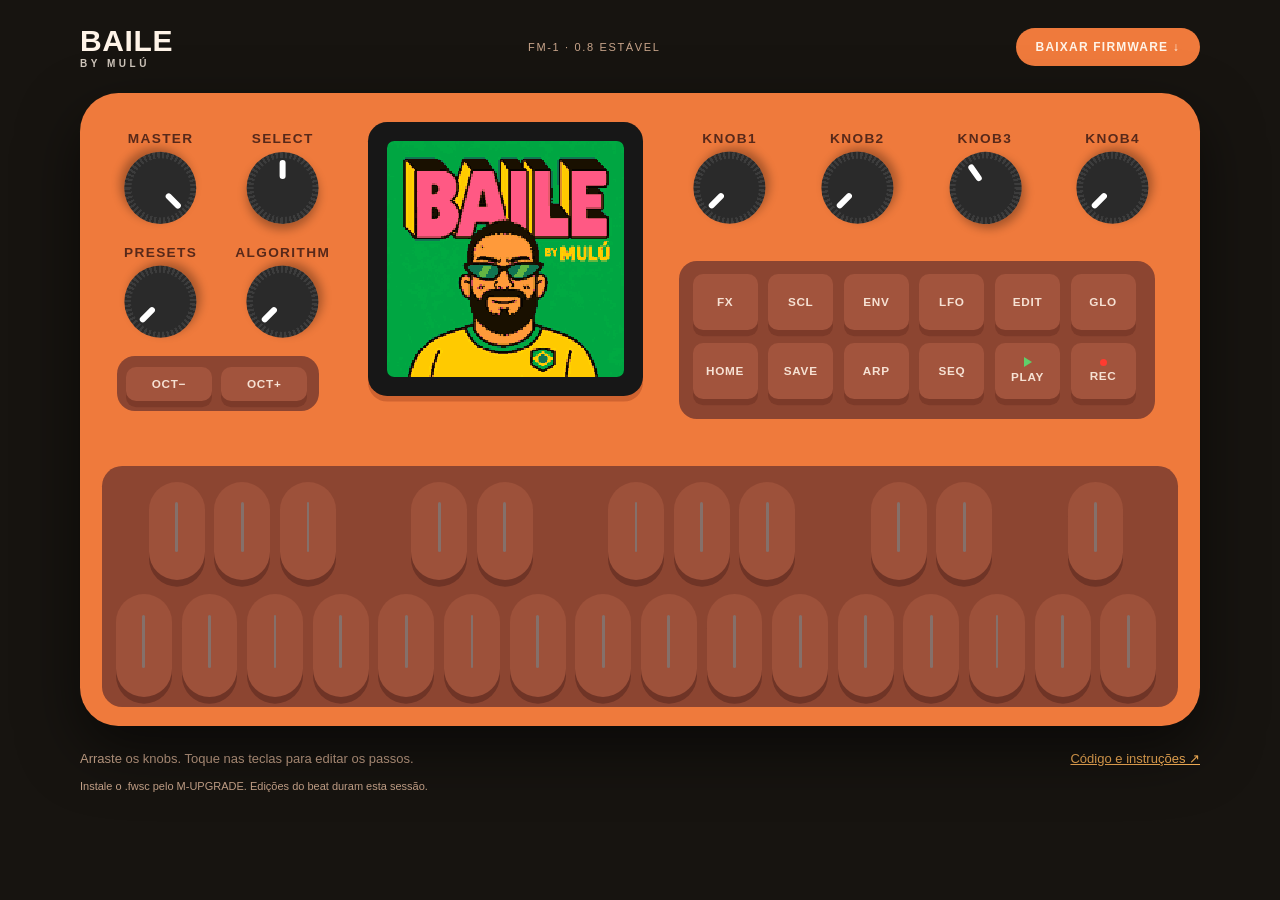
==== commit 2a4bf763: "Site: flat minimalist theme matching the reference emulator - One flat orange surface, charcoal knob" ====
--- a/docs/index.html
+++ b/docs/index.html
@@ -6,7 +6,7 @@
 <meta name="theme-color" content="#ef7919">
 <meta name="description" content="BAILE para FM-1. Tamborzão, Voltmix e Beat Bolha. Toque no navegador e baixe o firmware.">
 <title>BAILE by MULÚ · FM-1</title>
-<link rel="stylesheet" href="baile.css?v=6">
+<link rel="stylesheet" href="baile.css?v=7">
 <script src="baile.js?v=7" defer></script>
 </head>
 <body>
--- a/docs/baile.css
+++ b/docs/baile.css
@@ -30,3 +30,52 @@
 .portrait-mode .stage{inset:calc(54px + env(safe-area-inset-top)) 0 0 0;height:auto;padding:0 env(safe-area-inset-right) env(safe-area-inset-bottom) env(safe-area-inset-left);align-items:stretch}
 .portrait-mode .device{border-radius:18px}
 @media(prefers-reduced-motion:reduce){.panel-button,.note-key,.knob-control,.button-tray,.octave-tray,.keyboard-tray,.minimap,.screen-bezel,.screw,.silkscreen,.knob,#keys,.minimap b{transition:none}}
+
+/* Minimal flat theme (matches the reference emulator): one orange surface, charcoal knobs,
+   flat brown buttons and keys. No gloss, screws, bevels or silkscreen. */
+:root{--orange:#ef7a3c;--tray:#8c4531;--brown:#a2543d;--brown-lip:#7c3a29;--ink:#58291a;--cream:#f6e1d3}
+html,body{background:#171410}
+body{background:#171410}
+.device{background:var(--orange);border:0;box-shadow:0 24px 60px #0008}
+.device:after,.screw,.silkscreen,.glass{display:none}
+.screen-bezel{background:#171717;box-shadow:0 .5cqw 0 #cf6330;border-radius:7%}
+.screen-bezel canvas{border-radius:3%;background:#000}
+.knob-label{color:var(--ink);font-weight:800;letter-spacing:.1em}
+.knob{background:repeating-conic-gradient(#2a2a2a 0 4deg,#3c3c3c 4deg 8deg);border:0;box-shadow:0 .5cqw .9cqw #0000004d}
+.knob:before{inset:9%;background:#2a2a2a;box-shadow:none}
+.knob:after{left:46%;top:11%;width:8%;height:27%;background:#fff;box-shadow:none;border-radius:4px}
+.knob-control.held .knob{box-shadow:0 0 0 2px #fff3,0 .5cqw .9cqw #0000004d}
+.knob-value{color:var(--ink)}
+.button-tray,.octave-tray,.keyboard-tray{background:var(--tray);border:0;box-shadow:none}
+.button-tray,.octave-tray{border-radius:calc(var(--u)*1.6)}
+.keyboard-tray{border-radius:calc(var(--u)*1.8)}
+.panel-button{background:var(--brown);border:0;color:var(--cream);font-weight:800;letter-spacing:.06em;border-radius:calc(var(--u)*.9);box-shadow:0 .55cqw 0 var(--brown-lip)}
+.panel-button.lit{background:#ffb65a;color:#3b1d0b;box-shadow:0 .55cqw 0 #c97d2b}
+.panel-button.play-button{border:0}
+.panel-button.play-button.lit{background:#98d46d;color:#173a0e;box-shadow:0 .55cqw 0 #5e9a3b}
+.panel-button.held{filter:none;transform:translateY(.4cqw);box-shadow:0 .15cqw 0 var(--brown-lip)}
+#button-12,#button-13{display:flex;flex-direction:column;align-items:center;justify-content:center;gap:.25em}
+#button-12:before{content:'';width:0;height:0;border-left:.7em solid #5fcf6a;border-top:.45em solid transparent;border-bottom:.45em solid transparent}
+#button-13:before{content:'';width:.6em;height:.6em;border-radius:50%;background:#ff3b30}
+.key-cap{background:#9d513a;border:0;box-shadow:0 .6cqw 0 #6f3426}
+.key-cap:before{background:#85706a;opacity:1;width:5%;left:47.5%}
+.key-caption{display:none}
+.note-key.lit .key-cap{background:#ffb65a;border:0;box-shadow:0 .6cqw 0 #c97d2b}
+.note-key.lit .key-cap:before{background:#fff0cf;box-shadow:none}
+.note-key.held .key-cap{filter:none;transform:translateY(.4cqw);box-shadow:0 .2cqw 0 #6f3426}
+.minimap i{background:#a65b45;box-shadow:inset 0 -2px #874030}
+.minimap i.on{background:#ffb65a;box-shadow:none}
+.minimap b{border-color:#fff4e8}
+/* Site chrome: same orange, quiet type. */
+h1{font-size:30px;letter-spacing:.02em;color:#fff4e8;text-shadow:none}
+h1 small{color:#fff4e8;opacity:.8}
+.download{background:var(--orange);color:#fff4e8;border-radius:999px;font-size:12px;letter-spacing:.1em;padding:12px 20px}
+.site-header>span,.site-footer,.site-note{color:#c9a58b}
+.site-footer a{color:#ffb65a}
+html.instrument-mode,html.instrument-mode body{background:var(--orange)}
+.instrument-mode .device{border-radius:0;box-shadow:none}
+.portrait-mode .site-header{background:var(--orange);color:#fff4e8}
+.portrait-mode .site-header h1{font-size:20px;color:var(--ink);text-shadow:none;letter-spacing:.06em}
+.portrait-mode .site-header h1 small{color:var(--ink);opacity:.8}
+.portrait-mode .download{background:#bf5f2d;color:#fff4e8}
+.portrait-mode .device{border-radius:0}
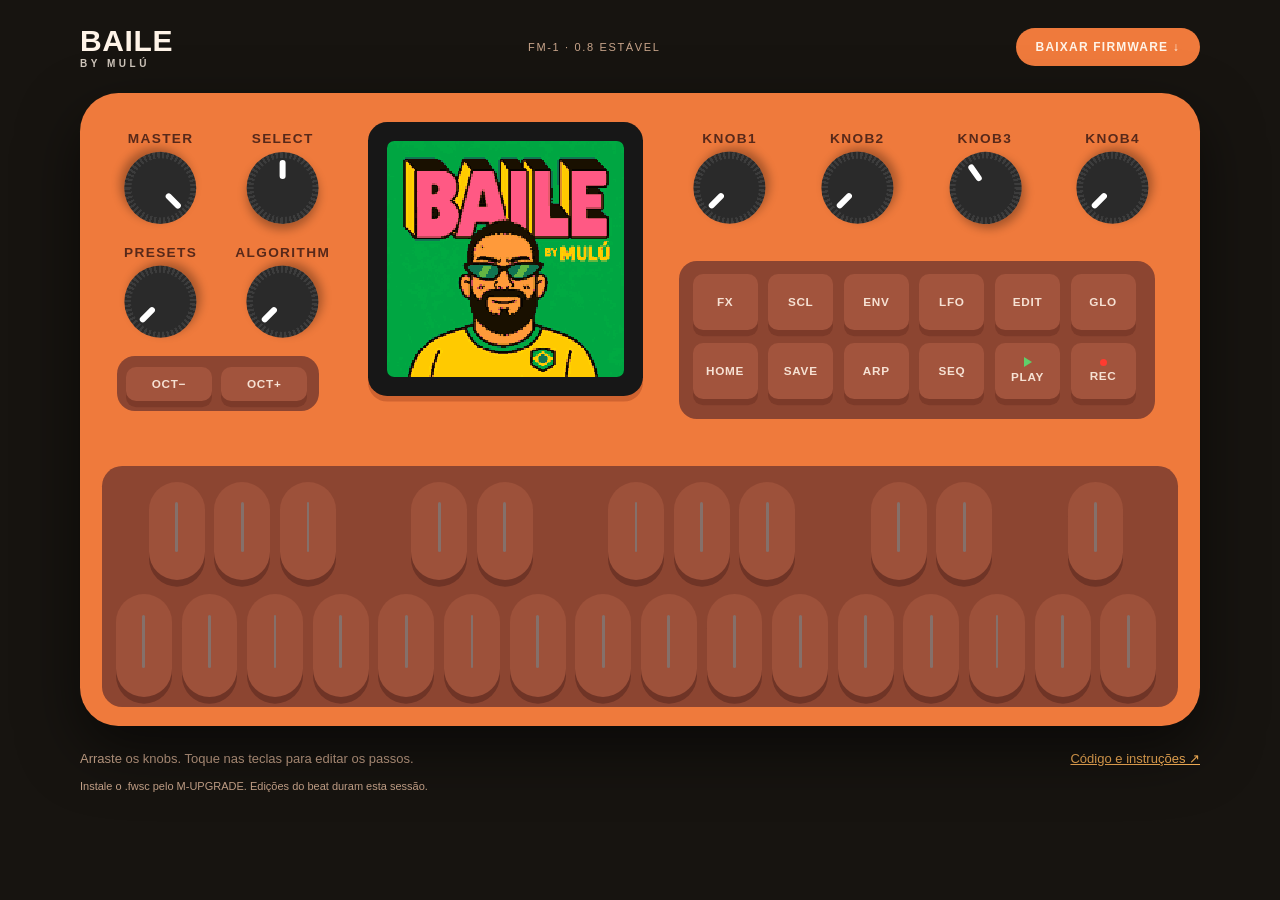
==== commit 1aa279af: "Site: full-width download header, LCD no longer overlaps knobs, iOS audio unlock - Portrait: the Bai" ====
--- a/docs/index.html
+++ b/docs/index.html
@@ -6,8 +6,8 @@
 <meta name="theme-color" content="#ef7919">
 <meta name="description" content="BAILE para FM-1. Tamborzão, Voltmix e Beat Bolha. Toque no navegador e baixe o firmware.">
 <title>BAILE by MULÚ · FM-1</title>
-<link rel="stylesheet" href="baile.css?v=7">
-<script src="baile.js?v=7" defer></script>
+<link rel="stylesheet" href="baile.css?v=9">
+<script src="baile.js?v=9" defer></script>
 </head>
 <body>
 <header class="site-header"><h1>BAILE <small>BY MULÚ</small></h1><span>FM-1 · 0.8 ESTÁVEL</span><a class="download" href="https://github.com/arrastao/baile-fm1/raw/main/firmware/BAILE-0.8-FM1.fwsc">BAIXAR FIRMWARE ↓</a></header>
--- a/docs/baile.css
+++ b/docs/baile.css
@@ -1,7 +1,7 @@
 :root{font-family:Arial,Helvetica,sans-serif;color:#f7eadc;background:#171410;color-scheme:dark}*{box-sizing:border-box}body{margin:0;padding:24px;background:radial-gradient(ellipse at top,#3d291b,#171410 80%);min-height:100dvh}button{font:inherit;-webkit-tap-highlight-color:transparent}button:focus-visible,[role=slider]:focus-visible{outline:3px solid #00edf0;outline-offset:2px}.site-header,.site-footer,.site-note{max-width:1120px;margin:auto}.site-header{display:flex;align-items:center;justify-content:space-between;gap:16px;margin-bottom:24px}h1{font-size:48px;letter-spacing:-.07em;margin:0;color:#ffd24e;text-shadow:3px 3px #ff4e89}h1 small{display:block;font-size:10px;letter-spacing:.35em;color:#fff;text-shadow:none}.site-header>span{font-size:11px;letter-spacing:.15em}.download{color:#28190d;background:#ffd04c;border-radius:7px;font-size:12px;padding:14px 18px;text-decoration:none;font-weight:bold;white-space:nowrap}.stage{max-width:1120px;margin:auto}.device{position:relative;width:100%;aspect-ratio:1000/565;container-type:size;isolation:isolate;overflow:hidden;border-radius:3cqw;background:linear-gradient(115deg,#ffad32,#f7841e 42%,#e86910);border:2px solid #b8470b;box-shadow:inset 0 3px 2px #ffd586,inset 0 -7px 2px #b24b10,0 20px 45px #0008;--u:min(1cqw,1.77cqh);--bx:38%;--bt:4.6%;--bw:min(24.5cqw,43.4cqh);--ksz:min(6.4cqw,11.4cqh);user-select:none;-webkit-user-select:none;touch-action:none}.device:after{content:'';pointer-events:none;position:absolute;inset:0;z-index:20;border-radius:inherit;box-shadow:inset 1px 0 1px #ffd799,inset -2px 0 2px #8d360d}.screw{position:absolute;width:1.1cqw;height:1.1cqw;border-radius:50%;background:linear-gradient(135deg,#be5a18,#ec9d56,#8b3b0e);box-shadow:inset 0 1px 2px #562b18}.screw:after{content:'';position:absolute;left:17%;right:17%;top:45%;height:1px;background:#71300c;transform:rotate(-35deg)}.s1{left:1.5%;top:2%}.s2{right:1.5%;top:2%}.s3{left:1.5%;bottom:2%}.s4{right:1.5%;bottom:2%}
 .screen-bezel{position:absolute;left:calc(var(--bx) - var(--bw)/2);top:var(--bt);width:var(--bw);aspect-ratio:1;border-radius:8%;padding:1.7%;background:linear-gradient(145deg,#242626,#070909);box-shadow:0 3px 3px #8a3c12,inset 1px 1px 2px #555}.screen-bezel canvas{width:100%;height:100%;display:block;image-rendering:pixelated;background:#0b110a;border-radius:2%}.glass{position:absolute;inset:7%;background:linear-gradient(130deg,#ffffff09,transparent 60%);pointer-events:none}
 .knob-control{position:absolute;transform:translate(-50%,-50%);left:var(--l);top:var(--t);width:var(--w);height:var(--h);--w:9%;--h:18%;display:flex;align-items:center;justify-content:center;touch-action:none;cursor:ns-resize;outline:none;border-radius:20%}.knob-label{position:absolute;top:0;font-size:calc(var(--u)*1.22);font-weight:800;color:#4c2c13;white-space:nowrap;letter-spacing:.04em}.knob{position:relative;width:var(--ksz);aspect-ratio:1;border-radius:50%;background:repeating-conic-gradient(#242724 0deg 5deg,#4c4e45 5deg 10deg);border:calc(var(--u)*.3) solid #252820;box-shadow:1px 5px 4px #883b16,inset 0 1px 1px #888;transform:rotate(var(--angle,-135deg))}.knob:before{content:'';position:absolute;inset:12%;border-radius:50%;background:radial-gradient(circle at 38% 30%,#5b5e53,#252822 85%);box-shadow:0 1px 2px #111,inset 0 1px 1px #85897b}.knob:after{content:'';position:absolute;left:47%;top:15%;width:6%;height:27%;border-radius:2px;background:#f4f0d3;box-shadow:0 0 1px #000}.knob-control.held .knob{box-shadow:0 0 0 2px #ffcc6a,1px 3px 4px #873e17}.knob-value{position:absolute;bottom:0;font:700 calc(var(--u)*1.05) monospace;color:#38250f;opacity:0;white-space:nowrap;pointer-events:none}.knob-control.held .knob-value,.knob-control:focus-visible .knob-value{opacity:1}
-.button-tray{position:absolute;--l:53.5%;--t:26.5%;--w:42.5%;--h:25%;--pl:5.9%;--pt:45.7%;--pw:88.4%;--ph:13.8%;left:var(--l);top:var(--t);width:var(--w);height:var(--h);border-radius:calc(var(--u)*1.3);background:#803b1b;box-shadow:inset 0 2px 4px #64321c;border:2px solid #d26520}.octave-tray{position:absolute;--l:3.3%;--t:41.5%;--w:18%;--h:8.8%;--pl:4.1%;--pt:26.1%;--pw:37.8%;--ph:6.5%;left:var(--l);top:var(--t);width:var(--w);height:var(--h);border-radius:calc(var(--u)*1);background:#7b3919;box-shadow:inset 0 2px 3px #6c2915}.panel-button{position:absolute;border:1px solid #805748;border-radius:calc(var(--u)*.8);background:linear-gradient(#66504b,#422d2b);color:#c9bbb0;font-size:calc(var(--u)*1.05);font-weight:bold;box-shadow:inset 0 1px 1px #a68575,0 3px 1px #4e2518;cursor:pointer;padding:0;touch-action:none;line-height:1.2}.panel-button.lit{background:linear-gradient(#ecb347,#c37822);color:#302414;box-shadow:0 0 10px #ffe08a,inset 0 1px #ffedb0}.panel-button.play-button{border-color:#a8c263}.panel-button.play-button.lit{background:linear-gradient(#a9dc65,#4f8d3a);box-shadow:0 0 12px #d5f597;color:#183215}.panel-button.held{filter:brightness(1.22);box-shadow:inset 0 2px 3px #34251c;transform:translateY(1px)}
+.button-tray{position:absolute;--l:53.5%;--t:26.5%;--w:42.5%;--h:25%;--pl:5.9%;--pt:46.5%;--pw:88.4%;--ph:13.8%;left:var(--l);top:var(--t);width:var(--w);height:var(--h);border-radius:calc(var(--u)*1.3);background:#803b1b;box-shadow:inset 0 2px 4px #64321c;border:2px solid #d26520}.octave-tray{position:absolute;--l:3.3%;--t:41.5%;--w:18%;--h:8.8%;--pl:4.1%;--pt:27.5%;--pw:37.8%;--ph:6.5%;left:var(--l);top:var(--t);width:var(--w);height:var(--h);border-radius:calc(var(--u)*1);background:#7b3919;box-shadow:inset 0 2px 3px #6c2915}.panel-button{position:absolute;border:1px solid #805748;border-radius:calc(var(--u)*.8);background:linear-gradient(#66504b,#422d2b);color:#c9bbb0;font-size:calc(var(--u)*1.05);font-weight:bold;box-shadow:inset 0 1px 1px #a68575,0 3px 1px #4e2518;cursor:pointer;padding:0;touch-action:none;line-height:1.2}.panel-button.lit{background:linear-gradient(#ecb347,#c37822);color:#302414;box-shadow:0 0 10px #ffe08a,inset 0 1px #ffedb0}.panel-button.play-button{border-color:#a8c263}.panel-button.play-button.lit{background:linear-gradient(#a9dc65,#4f8d3a);box-shadow:0 0 12px #d5f597;color:#183215}.panel-button.held{filter:brightness(1.22);box-shadow:inset 0 2px 3px #34251c;transform:translateY(1px)}
 .silkscreen{position:absolute;left:4%;right:4%;top:54%;display:flex;align-items:center;gap:2%;color:#6f3817;font-size:calc(var(--u)*1.35);letter-spacing:.08em}.silkscreen b{font-weight:900}.silkscreen span{font-weight:900}.silkscreen em{font-style:normal;margin-left:auto;font-size:calc(var(--u)*1.05);letter-spacing:.2em}.keyboard-tray{position:absolute;--l:2%;--t:59%;--w:96%;--h:38%;--pl:4.1%;--pt:62.2%;--pw:91.7%;--ph:34.5%;left:var(--l);top:var(--t);width:var(--w);height:var(--h);background:linear-gradient(#a9451d,#b74e21);border:2px solid #9b4018;border-radius:calc(var(--u)*1.8);box-shadow:inset 0 2px 3px #7b351c}.note-key{position:absolute;padding:0;border:0;background:transparent;border-radius:999px;touch-action:none;cursor:pointer;color:#cfb6a5}.key-cap{position:absolute;inset:0 7%;border-radius:999px;background:linear-gradient(95deg,#503b3c,#765858 47%,#402f32);border:1px solid #9e7164;box-shadow:inset 2px 0 1px #ad8273,0 4px 3px #7b2912;pointer-events:none}.key-cap:before{content:'';position:absolute;top:20%;bottom:28%;left:47%;width:6%;border-radius:5px;background:#c2a99a;opacity:.6}.key-caption{position:absolute;bottom:9%;left:0;right:0;font-size:calc(var(--u)*.9);text-align:center;pointer-events:none;font-weight:bold}.note-key.lit .key-cap{background:linear-gradient(95deg,#a45124,#ffb84c 47%,#a34a21);box-shadow:inset 2px 0 #ffe1a0,0 0 15px #ffd173,0 4px 3px #7b2912;border-color:#ffe4af}.note-key.lit .key-cap:before{background:#fff9d7;opacity:1;box-shadow:0 0 9px #fff9d7}.note-key.lit{color:#58330e}.note-key.held .key-cap{transform:translateY(1px);box-shadow:inset 0 2px 3px #301b12;filter:brightness(1.2)}
 .boot-status{position:absolute;z-index:30;left:25%;right:25%;top:25%;text-align:center;color:white;background:#111e;padding:12px;border-radius:8px;font-size:14px}.boot-status[hidden]{display:none}.site-footer{display:flex;justify-content:space-between;gap:15px;font-size:13px;margin-top:25px;color:#ddbea3}.site-footer p{margin:0}.site-footer a{color:#ffd07c}.site-note{font-size:11px;color:#b99a80;margin-top:14px}.sr-only{position:absolute;width:1px;height:1px;padding:0;margin:-1px;overflow:hidden;clip:rect(0,0,0,0);white-space:nowrap;border:0}
 html.instrument-mode,html.instrument-mode body{width:100%;height:100%;overflow:hidden;overscroll-behavior:none;background:#171410;padding:0;margin:0}.instrument-mode .site-header,.instrument-mode .site-footer,.instrument-mode .site-note{display:none}.instrument-mode .stage{position:fixed;inset:0;max-width:none;padding:env(safe-area-inset-top) env(safe-area-inset-right) env(safe-area-inset-bottom) env(safe-area-inset-left);width:100%;height:100dvh;display:flex;align-items:center;justify-content:center}.instrument-mode .device{height:100%;width:100%;aspect-ratio:auto;border-radius:14px;box-shadow:inset 0 2px 1px #ffdd94,inset 0 -5px 1px #b05213}.instrument-mode .screen-bezel{padding:1.1%}.instrument-mode .screen-bezel canvas{image-rendering:auto}@media(prefers-reduced-motion:reduce){*{scroll-behavior:auto}}@media(max-width:600px){.site-header{flex-wrap:wrap}.site-header>span{display:none}}
@@ -18,7 +18,7 @@
 .minimap i{position:absolute;top:18%;bottom:18%;width:5.2%;border-radius:3px;background:#a85a46;box-shadow:inset 0 -2px #84402e;transition:background .12s}
 .minimap i.on{background:#ffbe55;box-shadow:0 0 6px #ffd173}
 .minimap b{position:absolute;top:0;bottom:0;left:calc(var(--half)*50%);width:50%;border:calc(var(--u)*.3) solid #fff1dc;border-radius:calc(var(--u)*.9);transition:left .35s cubic-bezier(.4,0,.2,1)}
-.portrait-mode .device{--u:2.3cqw;--bx:70%;--bt:6.9%;--bw:51.7cqw;--ksz:11.6cqw}
+.portrait-mode .device{--u:2.3cqw;--bx:calc(95.9% - var(--bw)/2);--bt:6.9%;--bw:min(51.7cqw,24cqh);--ksz:min(11.6cqw,7cqh)}
 .portrait-mode .minimap{opacity:1;pointer-events:auto}
 .portrait-mode .screw,.portrait-mode .silkscreen{opacity:0}
 .portrait-mode #keys{clip-path:inset(63% 6.2% 3.4% 6.2%)}
@@ -79,3 +79,8 @@
 .portrait-mode .site-header h1 small{color:var(--ink);opacity:.8}
 .portrait-mode .download{background:#bf5f2d;color:#fff4e8}
 .portrait-mode .device{border-radius:0}
+
+/* Portrait header: the firmware button is the whole bar. */
+.portrait-mode .site-header{padding:env(safe-area-inset-top) 0 0;height:calc(54px + env(safe-area-inset-top));background:var(--orange)}
+.portrait-mode .site-header h1,.portrait-mode .site-header>span{display:none}
+.portrait-mode .site-header .download{flex:1;align-self:stretch;display:flex;align-items:center;justify-content:center;margin:0;border-radius:0;font-size:13px;letter-spacing:.14em;background:#bf5f2d;color:#fff4e8}
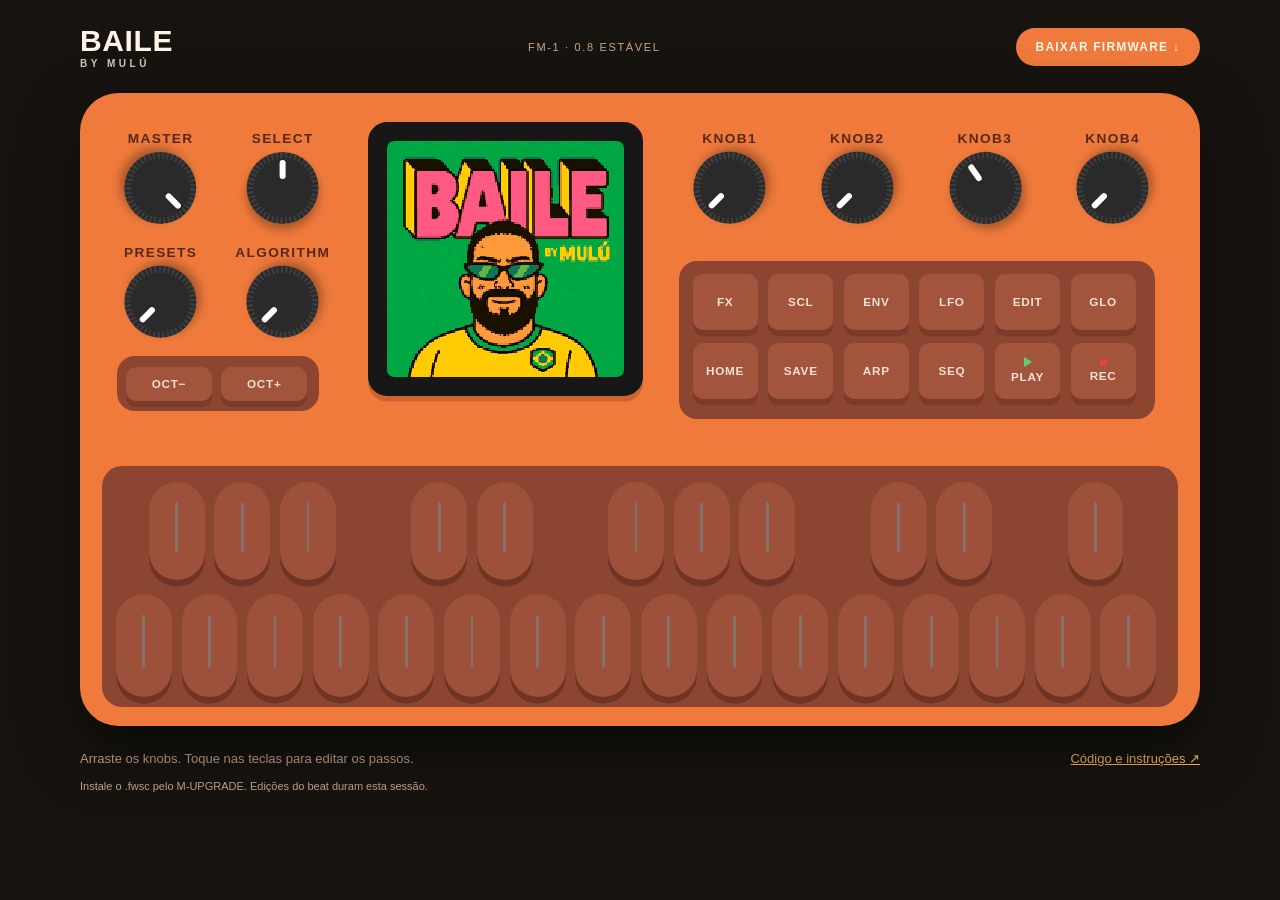
==== commit 3af6b48f: "Site: rounded download button, bigger LCD, calmer PRESETS/ALGORITHM knobs - Portrait: Baixar firmwar" ====
--- a/docs/index.html
+++ b/docs/index.html
@@ -6,8 +6,8 @@
 <meta name="theme-color" content="#ef7919">
 <meta name="description" content="BAILE para FM-1. Tamborzão, Voltmix e Beat Bolha. Toque no navegador e baixe o firmware.">
 <title>BAILE by MULÚ · FM-1</title>
-<link rel="stylesheet" href="baile.css?v=9">
-<script src="baile.js?v=9" defer></script>
+<link rel="stylesheet" href="baile.css?v=11">
+<script src="baile.js?v=10" defer></script>
 </head>
 <body>
 <header class="site-header"><h1>BAILE <small>BY MULÚ</small></h1><span>FM-1 · 0.8 ESTÁVEL</span><a class="download" href="https://github.com/arrastao/baile-fm1/raw/main/firmware/BAILE-0.8-FM1.fwsc">BAIXAR FIRMWARE ↓</a></header>
--- a/docs/baile.css
+++ b/docs/baile.css
@@ -18,7 +18,7 @@
 .minimap i{position:absolute;top:18%;bottom:18%;width:5.2%;border-radius:3px;background:#a85a46;box-shadow:inset 0 -2px #84402e;transition:background .12s}
 .minimap i.on{background:#ffbe55;box-shadow:0 0 6px #ffd173}
 .minimap b{position:absolute;top:0;bottom:0;left:calc(var(--half)*50%);width:50%;border:calc(var(--u)*.3) solid #fff1dc;border-radius:calc(var(--u)*.9);transition:left .35s cubic-bezier(.4,0,.2,1)}
-.portrait-mode .device{--u:2.3cqw;--bx:calc(95.9% - var(--bw)/2);--bt:6.9%;--bw:min(51.7cqw,24cqh);--ksz:min(11.6cqw,7cqh)}
+.portrait-mode .device{--u:2.3cqw;--bx:calc(95.9% - var(--bw)/2);--bt:2.5%;--bw:min(50cqw,32cqh);--ksz:min(11.6cqw,7cqh)}
 .portrait-mode .minimap{opacity:1;pointer-events:auto}
 .portrait-mode .screw,.portrait-mode .silkscreen{opacity:0}
 .portrait-mode #keys{clip-path:inset(63% 6.2% 3.4% 6.2%)}
@@ -84,3 +84,7 @@
 .portrait-mode .site-header{padding:env(safe-area-inset-top) 0 0;height:calc(54px + env(safe-area-inset-top));background:var(--orange)}
 .portrait-mode .site-header h1,.portrait-mode .site-header>span{display:none}
 .portrait-mode .site-header .download{flex:1;align-self:stretch;display:flex;align-items:center;justify-content:center;margin:0;border-radius:0;font-size:13px;letter-spacing:.14em;background:#bf5f2d;color:#fff4e8}
+
+/* Portrait download button: a rounded tray-coloured rectangle, like the OCT tray. */
+.portrait-mode .site-header{padding:env(safe-area-inset-top) max(14px,env(safe-area-inset-right)) 0 max(14px,env(safe-area-inset-left));align-items:center}
+.portrait-mode .site-header .download{flex:1;align-self:center;height:40px;border-radius:calc(2.2cqw + 8px);background:var(--tray);color:var(--cream);box-shadow:none}
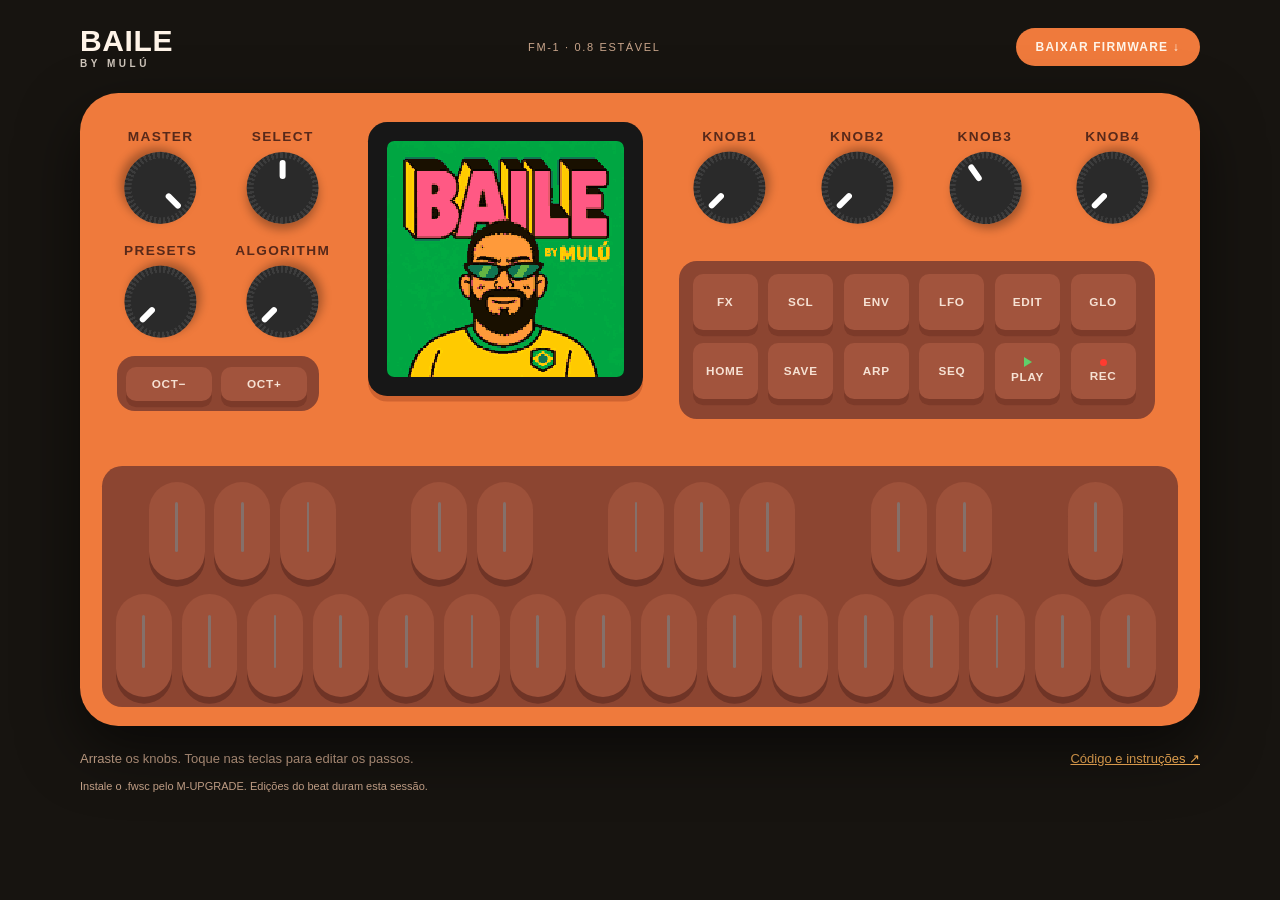
==== commit c23cd1f0: "Site: audio resume hint, knob legend spacing, installable full-screen app - iOS: use the audio sessi" ====
--- a/docs/index.html
+++ b/docs/index.html
@@ -3,11 +3,17 @@
 <head>
 <meta charset="utf-8">
 <meta name="viewport" content="width=device-width,initial-scale=1,viewport-fit=cover">
-<meta name="theme-color" content="#ef7919">
+<meta name="theme-color" content="#ef7a3c">
+<meta name="apple-mobile-web-app-capable" content="yes">
+<meta name="mobile-web-app-capable" content="yes">
+<meta name="apple-mobile-web-app-title" content="BAILE">
+<meta name="apple-mobile-web-app-status-bar-style" content="black-translucent">
+<link rel="manifest" href="manifest.webmanifest">
+<link rel="apple-touch-icon" href="apple-touch-icon.png">
 <meta name="description" content="BAILE para FM-1. Tamborzão, Voltmix e Beat Bolha. Toque no navegador e baixe o firmware.">
 <title>BAILE by MULÚ · FM-1</title>
-<link rel="stylesheet" href="baile.css?v=11">
-<script src="baile.js?v=10" defer></script>
+<link rel="stylesheet" href="baile.css?v=12">
+<script src="baile.js?v=11" defer></script>
 </head>
 <body>
 <header class="site-header"><h1>BAILE <small>BY MULÚ</small></h1><span>FM-1 · 0.8 ESTÁVEL</span><a class="download" href="https://github.com/arrastao/baile-fm1/raw/main/firmware/BAILE-0.8-FM1.fwsc">BAIXAR FIRMWARE ↓</a></header>
--- a/docs/baile.css
+++ b/docs/baile.css
@@ -88,3 +88,7 @@
 /* Portrait download button: a rounded tray-coloured rectangle, like the OCT tray. */
 .portrait-mode .site-header{padding:env(safe-area-inset-top) max(14px,env(safe-area-inset-right)) 0 max(14px,env(safe-area-inset-left));align-items:center}
 .portrait-mode .site-header .download{flex:1;align-self:center;height:40px;border-radius:calc(2.2cqw + 8px);background:var(--tray);color:var(--cream);box-shadow:none}
+
+/* Legends sit above their knob with a clear gap, whatever the knob size. */
+.knob-label{top:auto;bottom:calc(50% + var(--ksz)/2 + .6em)}
+.knob-value{bottom:auto;top:calc(50% + var(--ksz)/2 + .4em)}
